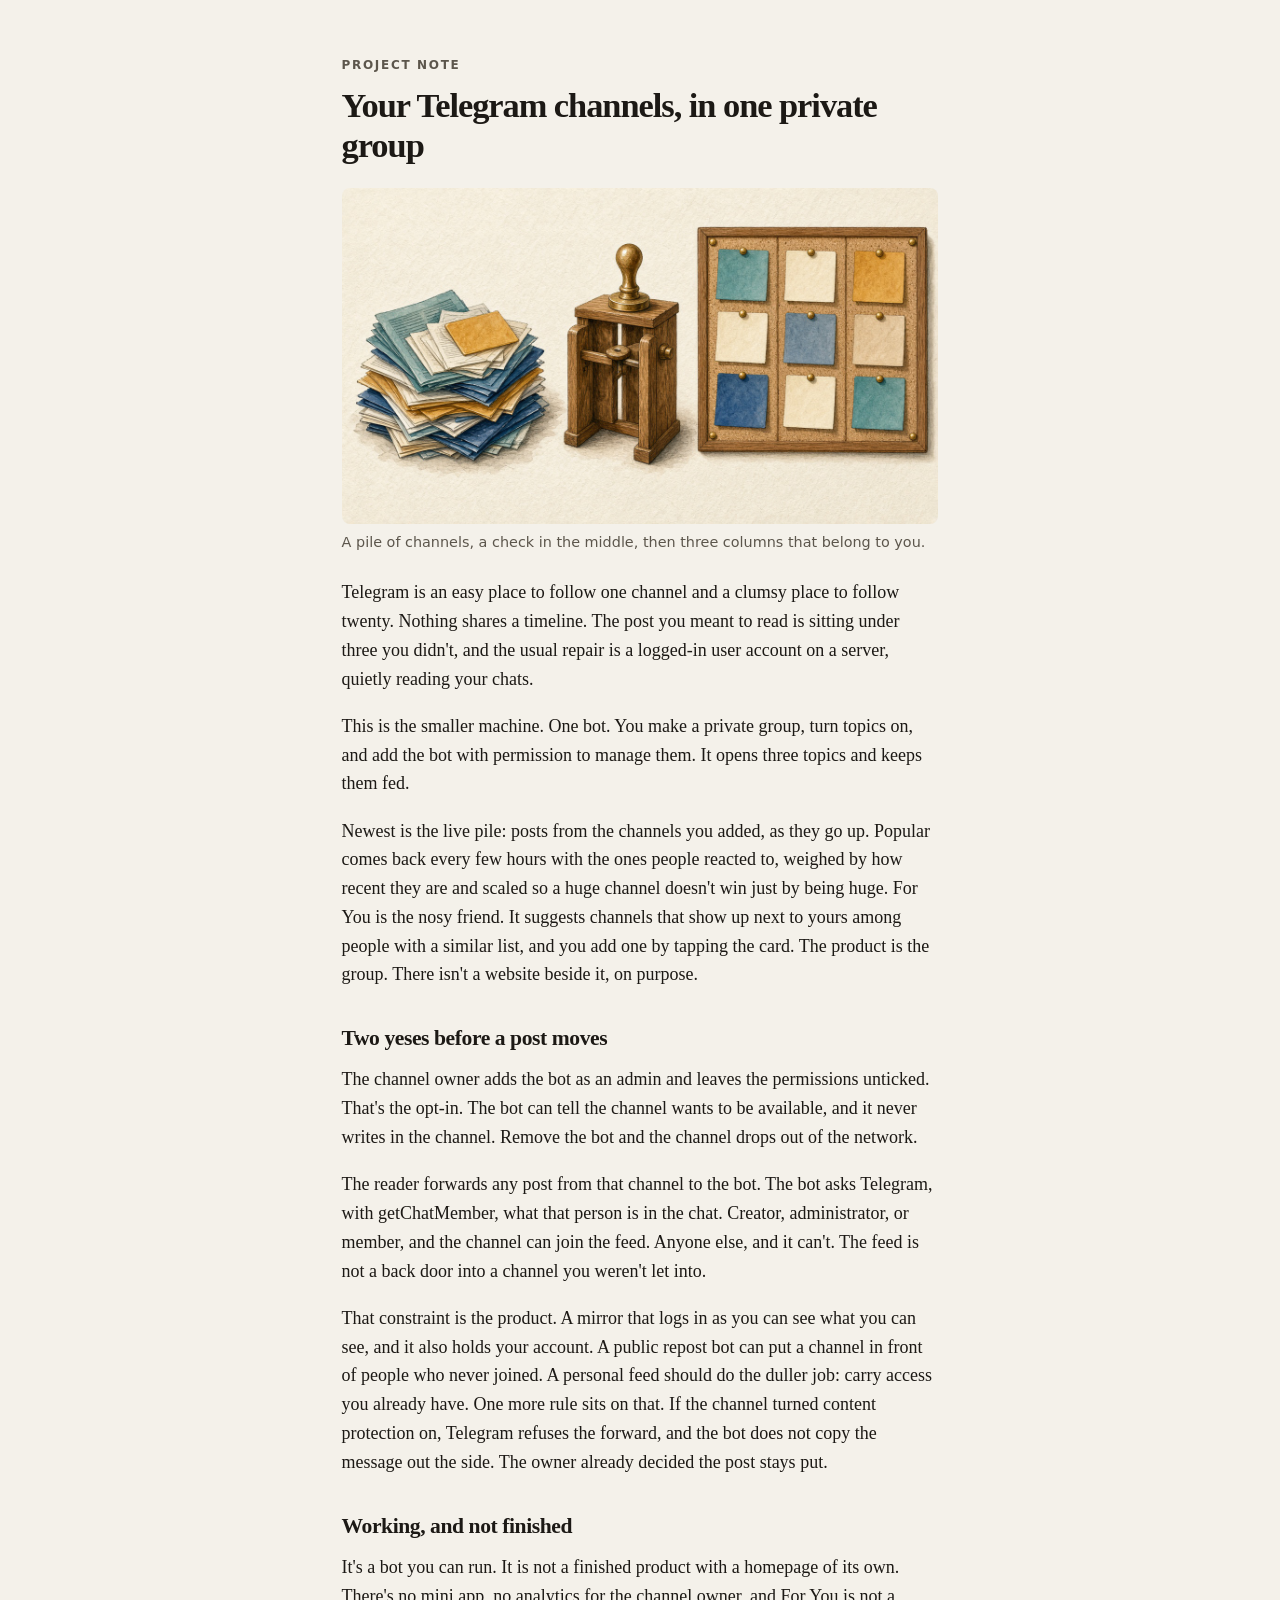
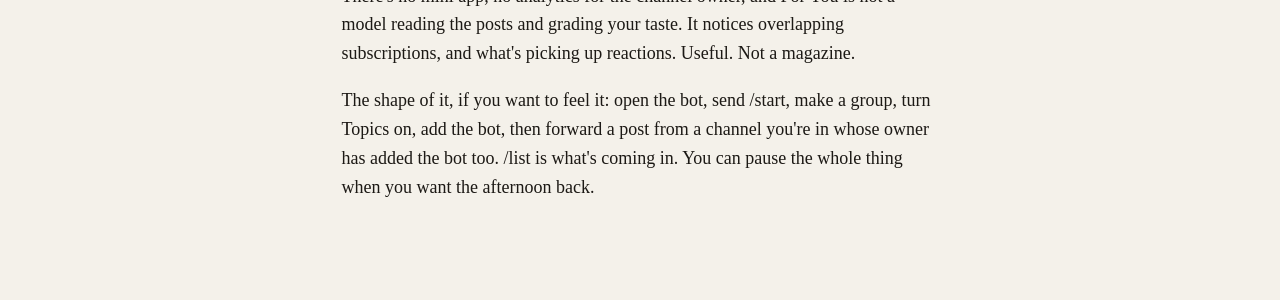
==== telegram-feed/index.html @ 544be87d "Replace the essay with a project note and a cover image." ====
<!DOCTYPE html>
<html lang="en">
<head>
  <meta charset="utf-8">
  <meta name="viewport" content="width=device-width, initial-scale=1">
  <title>Your Telegram channels, in one private group</title>
  <meta name="description" content="A bot that files opted-in Telegram channels into a private group you own. Newest, Popular, and For You — and only if you were already a member.">
  <link rel="canonical" href="https://fraserbrownirl.github.io/telegram-feed/">
  <meta property="og:type" content="article">
  <meta property="og:title" content="Your Telegram channels, in one private group">
  <meta property="og:description" content="A bot that files opted-in Telegram channels into a private group you own. Newest, Popular, and For You — and only if you were already a member.">
  <meta property="og:url" content="https://fraserbrownirl.github.io/telegram-feed/">
  <meta property="og:image" content="https://fraserbrownirl.github.io/telegram-feed/cover.jpg">
  <meta property="og:image:width" content="1280">
  <meta property="og:image:height" content="720">
  <meta name="twitter:card" content="summary_large_image">
  <link rel="stylesheet" href="../style.css">
</head>
<body>
  <main>
    <p class="kicker">Project note</p>
    <h1>Your Telegram channels, in one private group</h1>
    <figure>
      <img src="cover.jpg" alt="A messy stack of papers, a wooden stamp press, and a cork board split into three columns of notes.">
      <figcaption>A pile of channels, a check in the middle, then three columns that belong to you.</figcaption>
    </figure>
    <p>Telegram is an easy place to follow one channel and a clumsy place to follow twenty. Nothing shares a timeline. The post you meant to read is sitting under three you didn't, and the usual repair is a logged-in user account on a server, quietly reading your chats.</p>
    <p>This is the smaller machine. One bot. You make a private group, turn topics on, and add the bot with permission to manage them. It opens three topics and keeps them fed.</p>
    <p>Newest is the live pile: posts from the channels you added, as they go up. Popular comes back every few hours with the ones people reacted to, weighed by how recent they are and scaled so a huge channel doesn't win just by being huge. For You is the nosy friend. It suggests channels that show up next to yours among people with a similar list, and you add one by tapping the card. The product is the group. There isn't a website beside it, on purpose.</p>
    <h2>Two yeses before a post moves</h2>
    <p>The channel owner adds the bot as an admin and leaves the permissions unticked. That's the opt-in. The bot can tell the channel wants to be available, and it never writes in the channel. Remove the bot and the channel drops out of the network.</p>
    <p>The reader forwards any post from that channel to the bot. The bot asks Telegram, with getChatMember, what that person is in the chat. Creator, administrator, or member, and the channel can join the feed. Anyone else, and it can't. The feed is not a back door into a channel you weren't let into.</p>
    <p>That constraint is the product. A mirror that logs in as you can see what you can see, and it also holds your account. A public repost bot can put a channel in front of people who never joined. A personal feed should do the duller job: carry access you already have. One more rule sits on that. If the channel turned content protection on, Telegram refuses the forward, and the bot does not copy the message out the side. The owner already decided the post stays put.</p>
    <h2>Working, and not finished</h2>
    <p>It's a bot you can run. It is not a finished product with a homepage of its own. There's no mini app, no analytics for the channel owner, and For You is not a model reading the posts and grading your taste. It notices overlapping subscriptions, and what's picking up reactions. Useful. Not a magazine.</p>
    <p>The shape of it, if you want to feel it: open the bot, send /start, make a group, turn Topics on, add the bot, then forward a post from a channel you're in whose owner has added the bot too. /list is what's coming in. You can pause the whole thing when you want the afternoon back.</p>
  </main>
</body>
</html>
---- style.css ----
:root {
  color-scheme: light;
  --paper: #f4f1ea;
  --ink: #1c1915;
  --muted: #5c564c;
  --line: #ddd6c8;
  --link: #2f5f68;
}

* { box-sizing: border-box; }

body {
  margin: 0;
  background: var(--paper);
  color: var(--ink);
  font: 1.125rem/1.6 "Iowan Old Style", Palatino, Georgia, serif;
}

a { color: var(--link); }

main {
  max-width: 40rem;
  margin: 0 auto;
  padding: 3.5rem 1.35rem 5rem;
}

.kicker {
  margin: 0 0 0.7rem;
  font-family: ui-sans-serif, system-ui, sans-serif;
  font-size: 0.75rem;
  font-weight: 650;
  letter-spacing: 0.14em;
  text-transform: uppercase;
  color: var(--muted);
}

h1 {
  margin: 0 0 1.4rem;
  font-size: 2.15rem;
  font-weight: 600;
  letter-spacing: -0.03em;
  line-height: 1.15;
}

figure { margin: 0 0 1.6rem; }

img {
  display: block;
  width: 100%;
  height: auto;
  border-radius: 8px;
  background: #e7e1d6;
}

figcaption {
  margin-top: 0.55rem;
  font-family: ui-sans-serif, system-ui, sans-serif;
  font-size: 0.9rem;
  line-height: 1.4;
  color: var(--muted);
}

p { margin: 0 0 1.15rem; }

h2 {
  margin: 2rem 0 0.6rem;
  font-size: 1.35rem;
  font-weight: 600;
  letter-spacing: -0.02em;
}

.home-list { list-style: none; padding: 0; margin: 1.5rem 0 0; }

.home-list a {
  display: grid;
  grid-template-columns: 7.5rem 1fr;
  gap: 0.9rem;
  align-items: center;
  padding: 0.75rem 0;
  border-top: 1px solid var(--line);
  color: inherit;
  text-decoration: none;
}

.home-list a:hover h2 { color: var(--link); }

.home-list img {
  width: 7.5rem;
  height: 4.2rem;
  object-fit: cover;
  border-radius: 6px;
}

.home-list h2 { margin: 0 0 0.25rem; font-size: 1.15rem; }

.home-list p {
  margin: 0;
  font-family: ui-sans-serif, system-ui, sans-serif;
  font-size: 0.95rem;
  line-height: 1.4;
  color: var(--muted);
}
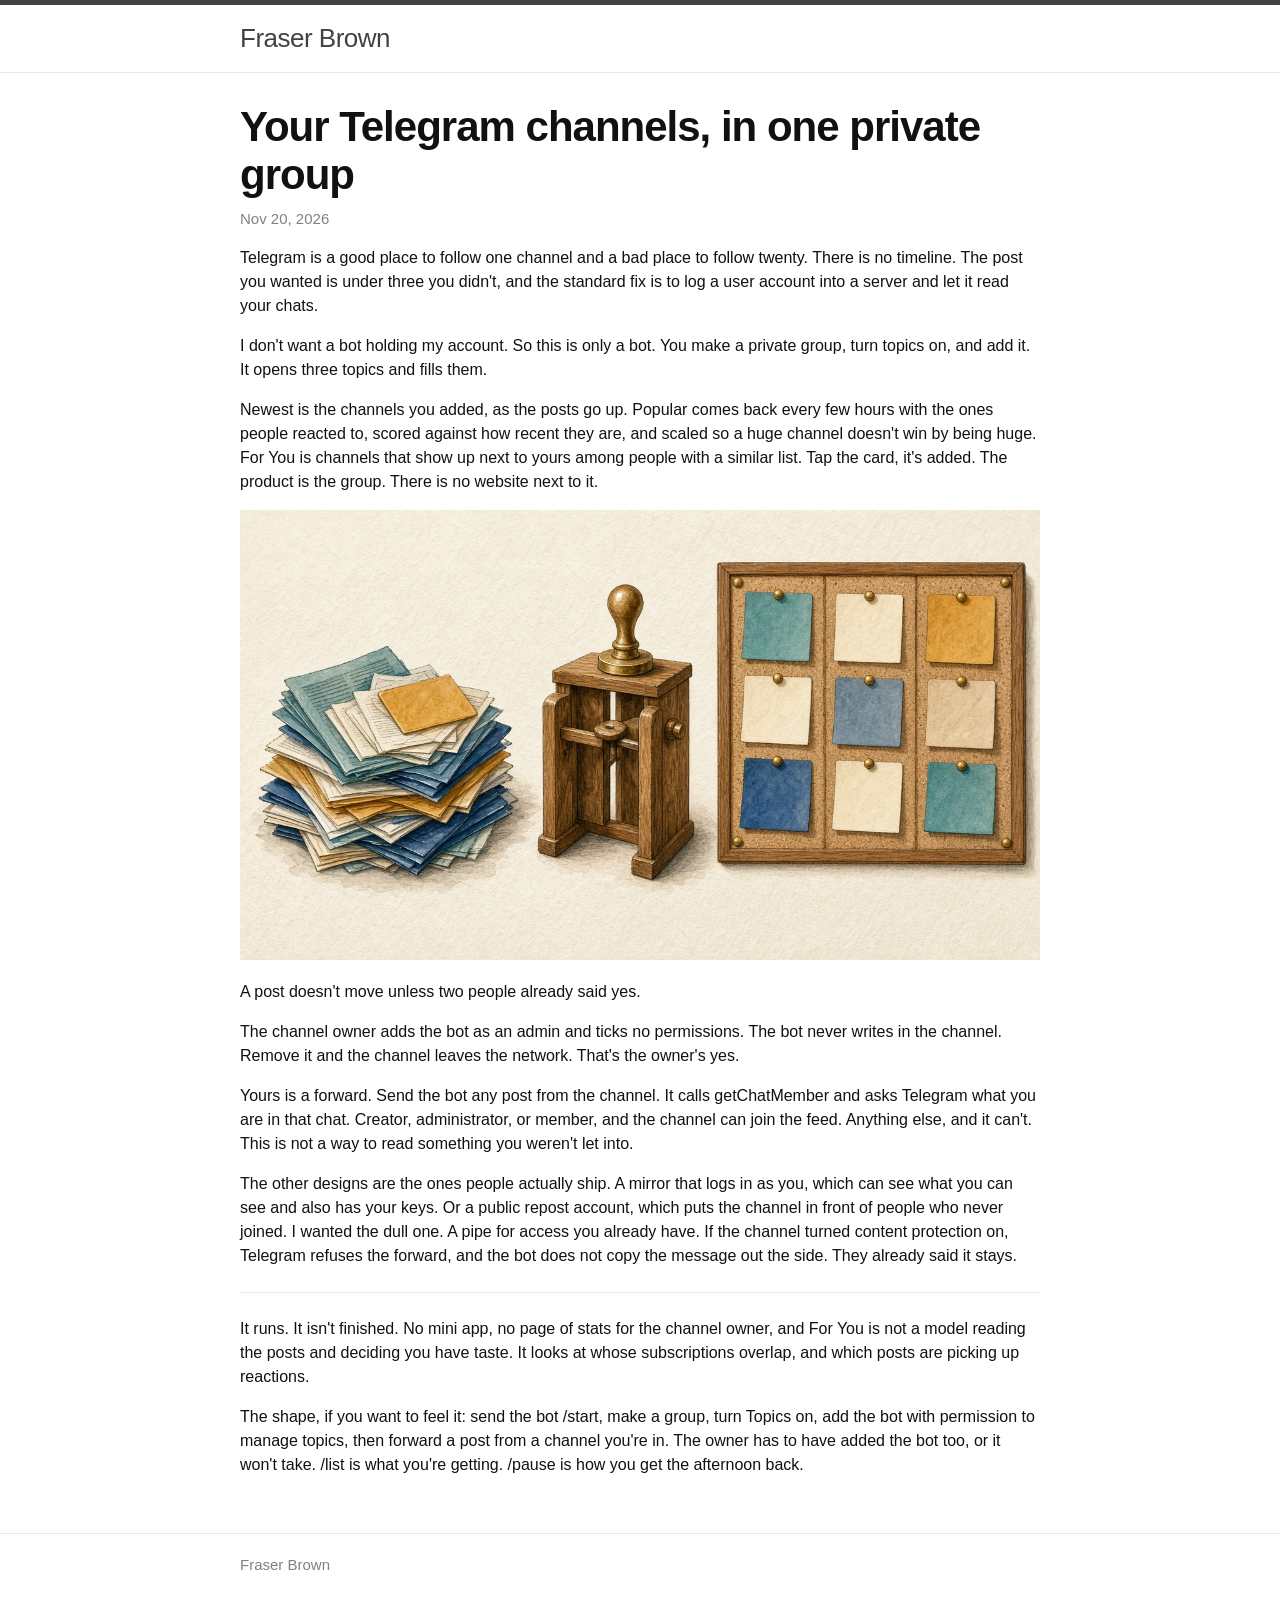
==== commit c441da64: "Restyle the site as a plain post, and rewrite the feed note in that voice." ====
--- a/telegram-feed/index.html
+++ b/telegram-feed/index.html
@@ -4,36 +4,43 @@
   <meta charset="utf-8">
   <meta name="viewport" content="width=device-width, initial-scale=1">
   <title>Your Telegram channels, in one private group</title>
-  <meta name="description" content="A bot that files opted-in Telegram channels into a private group you own. Newest, Popular, and For You — and only if you were already a member.">
+  <meta name="description" content="A bot that puts opted-in Telegram channels into a private group. Newest, Popular, and For You, and only if you were already a member.">
   <link rel="canonical" href="https://fraserbrownirl.github.io/telegram-feed/">
   <meta property="og:type" content="article">
   <meta property="og:title" content="Your Telegram channels, in one private group">
-  <meta property="og:description" content="A bot that files opted-in Telegram channels into a private group you own. Newest, Popular, and For You — and only if you were already a member.">
+  <meta property="og:description" content="A bot that puts opted-in Telegram channels into a private group. Newest, Popular, and For You, and only if you were already a member.">
   <meta property="og:url" content="https://fraserbrownirl.github.io/telegram-feed/">
   <meta property="og:image" content="https://fraserbrownirl.github.io/telegram-feed/cover.jpg">
-  <meta property="og:image:width" content="1280">
-  <meta property="og:image:height" content="720">
   <meta name="twitter:card" content="summary_large_image">
-  <link rel="stylesheet" href="../style.css">
+  <link rel="stylesheet" href="/style.css">
 </head>
 <body>
+  <header class="site-header">
+    <div class="wrap">
+      <a class="site-title" href="/">Fraser Brown</a>
+    </div>
+  </header>
   <main>
-    <p class="kicker">Project note</p>
-    <h1>Your Telegram channels, in one private group</h1>
-    <figure>
-      <img src="cover.jpg" alt="A messy stack of papers, a wooden stamp press, and a cork board split into three columns of notes.">
-      <figcaption>A pile of channels, a check in the middle, then three columns that belong to you.</figcaption>
-    </figure>
-    <p>Telegram is an easy place to follow one channel and a clumsy place to follow twenty. Nothing shares a timeline. The post you meant to read is sitting under three you didn't, and the usual repair is a logged-in user account on a server, quietly reading your chats.</p>
-    <p>This is the smaller machine. One bot. You make a private group, turn topics on, and add the bot with permission to manage them. It opens three topics and keeps them fed.</p>
-    <p>Newest is the live pile: posts from the channels you added, as they go up. Popular comes back every few hours with the ones people reacted to, weighed by how recent they are and scaled so a huge channel doesn't win just by being huge. For You is the nosy friend. It suggests channels that show up next to yours among people with a similar list, and you add one by tapping the card. The product is the group. There isn't a website beside it, on purpose.</p>
-    <h2>Two yeses before a post moves</h2>
-    <p>The channel owner adds the bot as an admin and leaves the permissions unticked. That's the opt-in. The bot can tell the channel wants to be available, and it never writes in the channel. Remove the bot and the channel drops out of the network.</p>
-    <p>The reader forwards any post from that channel to the bot. The bot asks Telegram, with getChatMember, what that person is in the chat. Creator, administrator, or member, and the channel can join the feed. Anyone else, and it can't. The feed is not a back door into a channel you weren't let into.</p>
-    <p>That constraint is the product. A mirror that logs in as you can see what you can see, and it also holds your account. A public repost bot can put a channel in front of people who never joined. A personal feed should do the duller job: carry access you already have. One more rule sits on that. If the channel turned content protection on, Telegram refuses the forward, and the bot does not copy the message out the side. The owner already decided the post stays put.</p>
-    <h2>Working, and not finished</h2>
-    <p>It's a bot you can run. It is not a finished product with a homepage of its own. There's no mini app, no analytics for the channel owner, and For You is not a model reading the posts and grading your taste. It notices overlapping subscriptions, and what's picking up reactions. Useful. Not a magazine.</p>
-    <p>The shape of it, if you want to feel it: open the bot, send /start, make a group, turn Topics on, add the bot, then forward a post from a channel you're in whose owner has added the bot too. /list is what's coming in. You can pause the whole thing when you want the afternoon back.</p>
+    <article class="wrap post">
+      <h1>Your Telegram channels, in one private group</h1>
+      <p class="post-date">Nov 20, 2026</p>
+      <p>Telegram is a good place to follow one channel and a bad place to follow twenty. There is no timeline. The post you wanted is under three you didn't, and the standard fix is to log a user account into a server and let it read your chats.</p>
+      <p>I don't want a bot holding my account. So this is only a bot. You make a private group, turn topics on, and add it. It opens three topics and fills them.</p>
+      <p>Newest is the channels you added, as the posts go up. Popular comes back every few hours with the ones people reacted to, scored against how recent they are, and scaled so a huge channel doesn't win by being huge. For You is channels that show up next to yours among people with a similar list. Tap the card, it's added. The product is the group. There is no website next to it.</p>
+      <img src="cover.jpg" alt="A stack of papers, a stamp press, and a board of notes in three columns.">
+      <p>A post doesn't move unless two people already said yes.</p>
+      <p>The channel owner adds the bot as an admin and ticks no permissions. The bot never writes in the channel. Remove it and the channel leaves the network. That's the owner's yes.</p>
+      <p>Yours is a forward. Send the bot any post from the channel. It calls getChatMember and asks Telegram what you are in that chat. Creator, administrator, or member, and the channel can join the feed. Anything else, and it can't. This is not a way to read something you weren't let into.</p>
+      <p>The other designs are the ones people actually ship. A mirror that logs in as you, which can see what you can see and also has your keys. Or a public repost account, which puts the channel in front of people who never joined. I wanted the dull one. A pipe for access you already have. If the channel turned content protection on, Telegram refuses the forward, and the bot does not copy the message out the side. They already said it stays.</p>
+      <hr>
+      <p>It runs. It isn't finished. No mini app, no page of stats for the channel owner, and For You is not a model reading the posts and deciding you have taste. It looks at whose subscriptions overlap, and which posts are picking up reactions.</p>
+      <p>The shape, if you want to feel it: send the bot /start, make a group, turn Topics on, add the bot with permission to manage topics, then forward a post from a channel you're in. The owner has to have added the bot too, or it won't take. /list is what you're getting. /pause is how you get the afternoon back.</p>
+    </article>
   </main>
+  <footer class="site-footer">
+    <div class="wrap">
+      <a href="/">Fraser Brown</a>
+    </div>
+  </footer>
 </body>
 </html>
--- a/style.css
+++ b/style.css
@@ -1,102 +1,105 @@
-:root {
-  color-scheme: light;
-  --paper: #f4f1ea;
-  --ink: #1c1915;
-  --muted: #5c564c;
-  --line: #ddd6c8;
-  --link: #2f5f68;
+body {
+  margin: 0;
+  color: #111;
+  background: #fff;
+  font-family: "Helvetica Neue", Helvetica, Arial, sans-serif;
+  font-size: 16px;
+  line-height: 1.5;
+  -webkit-font-smoothing: antialiased;
 }
 
-* { box-sizing: border-box; }
+a { color: #2a7ae2; text-decoration: none; }
+a:hover { text-decoration: underline; }
 
-body {
-  margin: 0;
-  background: var(--paper);
-  color: var(--ink);
-  font: 1.125rem/1.6 "Iowan Old Style", Palatino, Georgia, serif;
+.wrap {
+  max-width: 800px;
+  margin: 0 auto;
+  padding: 0 20px;
 }
 
-a { color: var(--link); }
-
-main {
-  max-width: 40rem;
-  margin: 0 auto;
-  padding: 3.5rem 1.35rem 5rem;
+.site-header {
+  border-top: 5px solid #424242;
+  border-bottom: 1px solid #e8e8e8;
+  min-height: 56px;
 }
 
-.kicker {
-  margin: 0 0 0.7rem;
-  font-family: ui-sans-serif, system-ui, sans-serif;
-  font-size: 0.75rem;
-  font-weight: 650;
-  letter-spacing: 0.14em;
-  text-transform: uppercase;
-  color: var(--muted);
+.site-header .wrap {
+  display: flex;
+  align-items: center;
+  justify-content: space-between;
+  padding-top: 14px;
+  padding-bottom: 14px;
 }
 
-h1 {
-  margin: 0 0 1.4rem;
-  font-size: 2.15rem;
-  font-weight: 600;
-  letter-spacing: -0.03em;
-  line-height: 1.15;
+.site-title {
+  font-size: 26px;
+  font-weight: 300;
+  color: #424242;
+  letter-spacing: -0.5px;
 }
 
-figure { margin: 0 0 1.6rem; }
-
-img {
-  display: block;
-  width: 100%;
-  height: auto;
-  border-radius: 8px;
-  background: #e7e1d6;
+.site-nav a {
+  color: #111;
+  margin-left: 20px;
 }
 
-figcaption {
-  margin-top: 0.55rem;
-  font-family: ui-sans-serif, system-ui, sans-serif;
-  font-size: 0.9rem;
-  line-height: 1.4;
-  color: var(--muted);
+main { padding: 30px 0 40px; }
+
+h1 {
+  margin: 0 0 8px;
+  font-size: 42px;
+  font-weight: 700;
+  letter-spacing: -1px;
+  line-height: 1.15;
+  color: #111;
 }
 
-p { margin: 0 0 1.15rem; }
-
-h2 {
-  margin: 2rem 0 0.6rem;
-  font-size: 1.35rem;
-  font-weight: 600;
-  letter-spacing: -0.02em;
+.post-date {
+  margin: 0 0 24px;
+  font-size: 15px;
+  color: #828282;
 }
 
-.home-list { list-style: none; padding: 0; margin: 1.5rem 0 0; }
+.post p { margin: 0 0 16px; }
 
-.home-list a {
-  display: grid;
-  grid-template-columns: 7.5rem 1fr;
-  gap: 0.9rem;
-  align-items: center;
-  padding: 0.75rem 0;
-  border-top: 1px solid var(--line);
-  color: inherit;
-  text-decoration: none;
+.post img {
+  display: block;
+  max-width: 100%;
+  height: auto;
+  margin: 8px 0 20px;
 }
 
-.home-list a:hover h2 { color: var(--link); }
-
-.home-list img {
-  width: 7.5rem;
-  height: 4.2rem;
-  object-fit: cover;
-  border-radius: 6px;
+hr {
+  border: 0;
+  border-top: 1px solid #e8e8e8;
+  margin: 24px 0;
 }
 
-.home-list h2 { margin: 0 0 0.25rem; font-size: 1.15rem; }
+.post-list { list-style: none; margin: 0; padding: 0; }
 
-.home-list p {
-  margin: 0;
-  font-family: ui-sans-serif, system-ui, sans-serif;
-  font-size: 0.95rem;
-  line-height: 1.4;
-  color: var(--muted);
+.post-list li {
+  margin: 0 0 22px;
 }
+
+.post-list a {
+  color: #111;
+  font-size: 24px;
+  font-weight: 700;
+  letter-spacing: -0.5px;
+}
+
+.post-list .post-date { margin: 4px 0 0; }
+
+.site-footer {
+  border-top: 1px solid #e8e8e8;
+  padding: 20px 0 40px;
+  color: #828282;
+  font-size: 15px;
+}
+
+.site-footer a { color: #828282; }
+
+@media (max-width: 600px) {
+  h1 { font-size: 32px; }
+  .site-title { font-size: 22px; }
+}
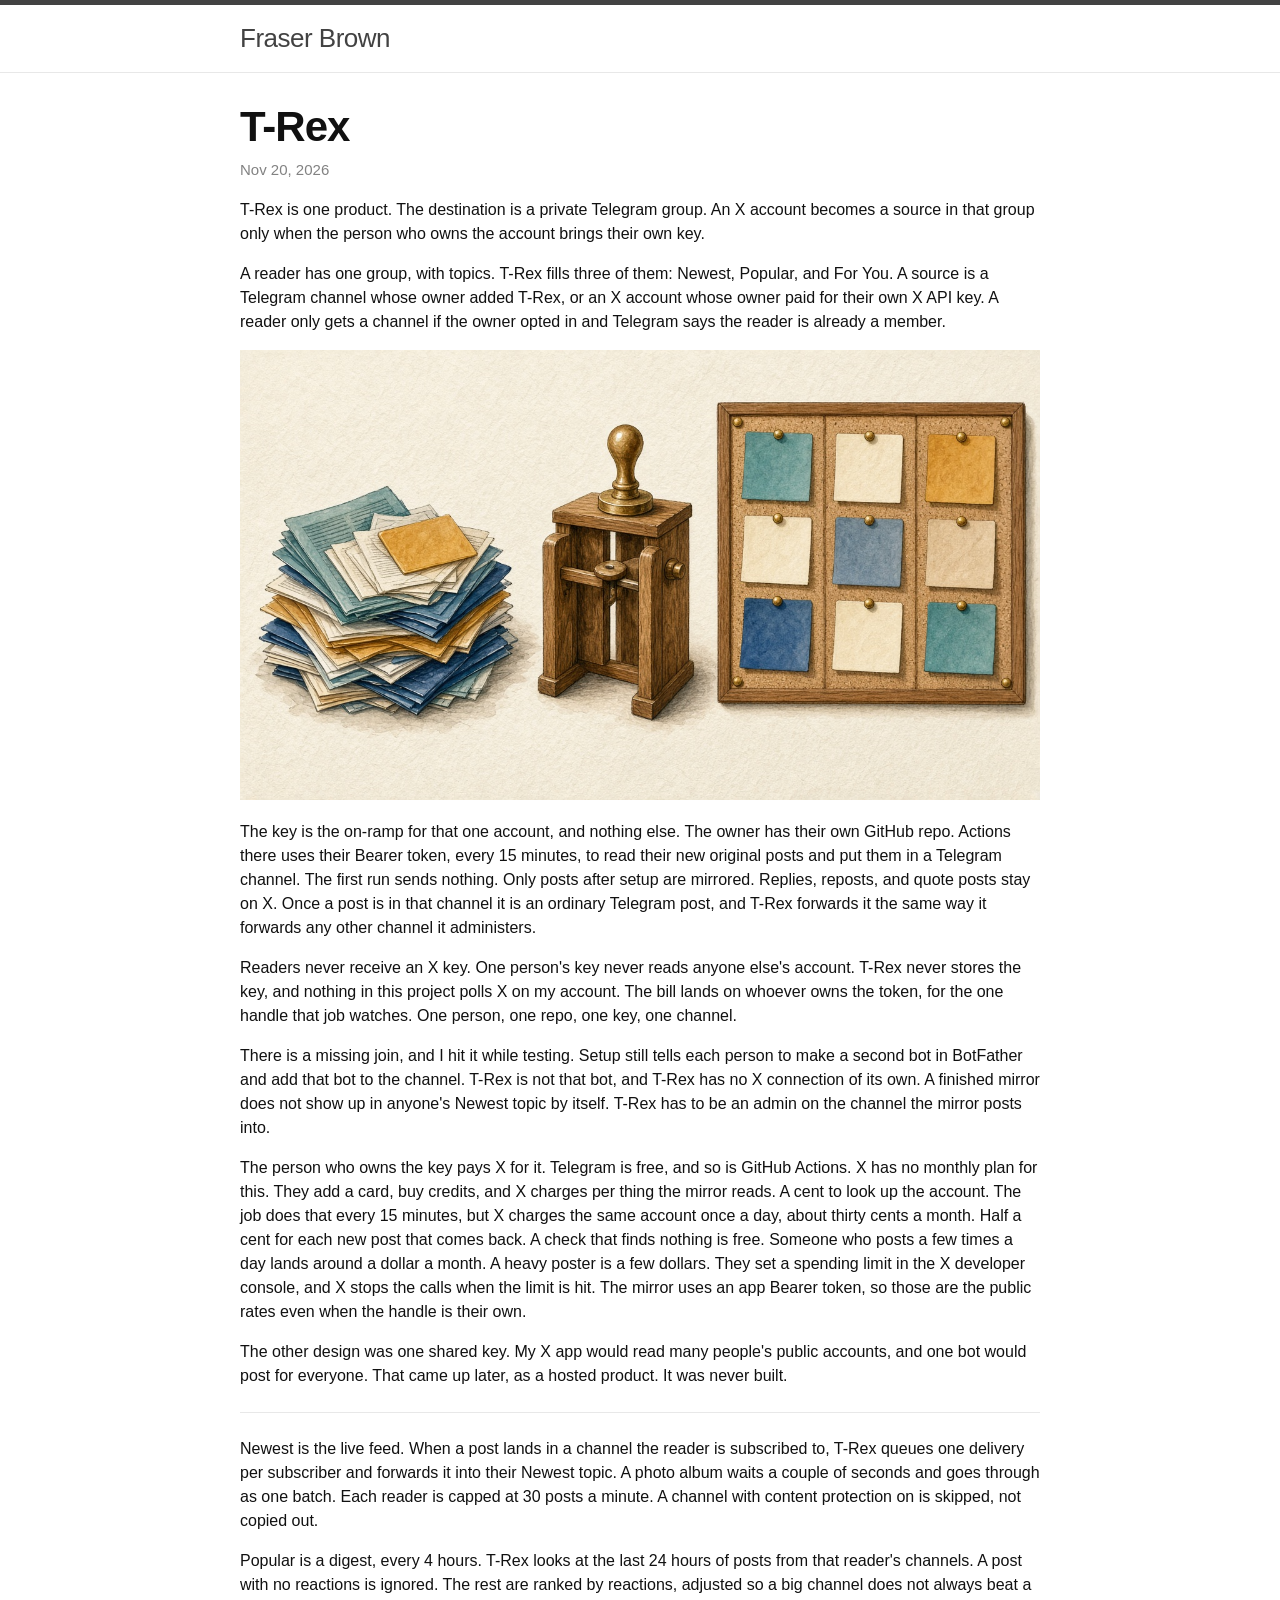
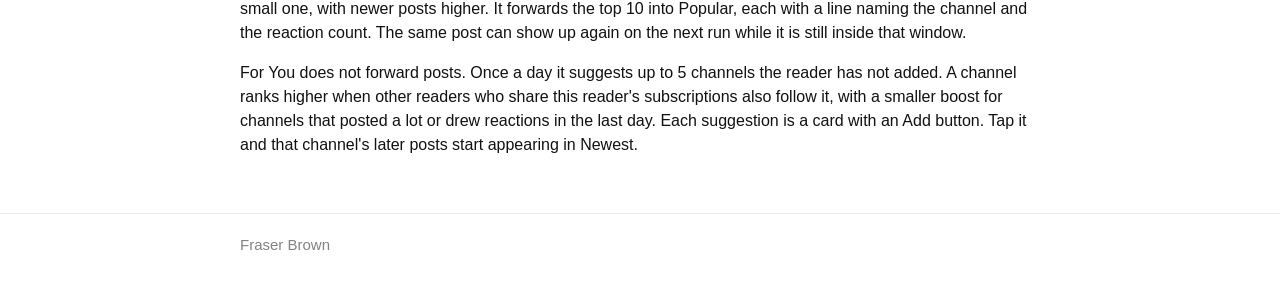
==== commit e8711ecc: "Rename the post to T-Rex and describe the X on-ramp." ====
--- a/telegram-feed/index.html
+++ b/telegram-feed/index.html
@@ -2,45 +2,11 @@
 <html lang="en">
 <head>
   <meta charset="utf-8">
-  <meta name="viewport" content="width=device-width, initial-scale=1">
-  <title>Your Telegram channels, in one private group</title>
-  <meta name="description" content="A bot that puts opted-in Telegram channels into a private group. Newest, Popular, and For You, and only if you were already a member.">
-  <link rel="canonical" href="https://fraserbrownirl.github.io/telegram-feed/">
-  <meta property="og:type" content="article">
-  <meta property="og:title" content="Your Telegram channels, in one private group">
-  <meta property="og:description" content="A bot that puts opted-in Telegram channels into a private group. Newest, Popular, and For You, and only if you were already a member.">
-  <meta property="og:url" content="https://fraserbrownirl.github.io/telegram-feed/">
-  <meta property="og:image" content="https://fraserbrownirl.github.io/telegram-feed/cover.jpg">
-  <meta name="twitter:card" content="summary_large_image">
-  <link rel="stylesheet" href="/style.css">
+  <meta http-equiv="refresh" content="0; url=/trex/">
+  <link rel="canonical" href="https://fraserbrownirl.github.io/trex/">
+  <title>T-Rex</title>
 </head>
 <body>
-  <header class="site-header">
-    <div class="wrap">
-      <a class="site-title" href="/">Fraser Brown</a>
-    </div>
-  </header>
-  <main>
-    <article class="wrap post">
-      <h1>Your Telegram channels, in one private group</h1>
-      <p class="post-date">Nov 20, 2026</p>
-      <p>Telegram is a good place to follow one channel and a bad place to follow twenty. There is no timeline. The post you wanted is under three you didn't, and the standard fix is to log a user account into a server and let it read your chats.</p>
-      <p>I don't want a bot holding my account. So this is only a bot. You make a private group, turn topics on, and add it. It opens three topics and fills them.</p>
-      <p>Newest is the channels you added, as the posts go up. Popular comes back every few hours with the ones people reacted to, scored against how recent they are, and scaled so a huge channel doesn't win by being huge. For You is channels that show up next to yours among people with a similar list. Tap the card, it's added. The product is the group. There is no website next to it.</p>
-      <img src="cover.jpg" alt="A stack of papers, a stamp press, and a board of notes in three columns.">
-      <p>A post doesn't move unless two people already said yes.</p>
-      <p>The channel owner adds the bot as an admin and ticks no permissions. The bot never writes in the channel. Remove it and the channel leaves the network. That's the owner's yes.</p>
-      <p>Yours is a forward. Send the bot any post from the channel. It calls getChatMember and asks Telegram what you are in that chat. Creator, administrator, or member, and the channel can join the feed. Anything else, and it can't. This is not a way to read something you weren't let into.</p>
-      <p>The other designs are the ones people actually ship. A mirror that logs in as you, which can see what you can see and also has your keys. Or a public repost account, which puts the channel in front of people who never joined. I wanted the dull one. A pipe for access you already have. If the channel turned content protection on, Telegram refuses the forward, and the bot does not copy the message out the side. They already said it stays.</p>
-      <hr>
-      <p>It runs. It isn't finished. No mini app, no page of stats for the channel owner, and For You is not a model reading the posts and deciding you have taste. It looks at whose subscriptions overlap, and which posts are picking up reactions.</p>
-      <p>The shape, if you want to feel it: send the bot /start, make a group, turn Topics on, add the bot with permission to manage topics, then forward a post from a channel you're in. The owner has to have added the bot too, or it won't take. /list is what you're getting. /pause is how you get the afternoon back.</p>
-    </article>
-  </main>
-  <footer class="site-footer">
-    <div class="wrap">
-      <a href="/">Fraser Brown</a>
-    </div>
-  </footer>
+  <p><a href="/trex/">T-Rex</a></p>
 </body>
 </html>
